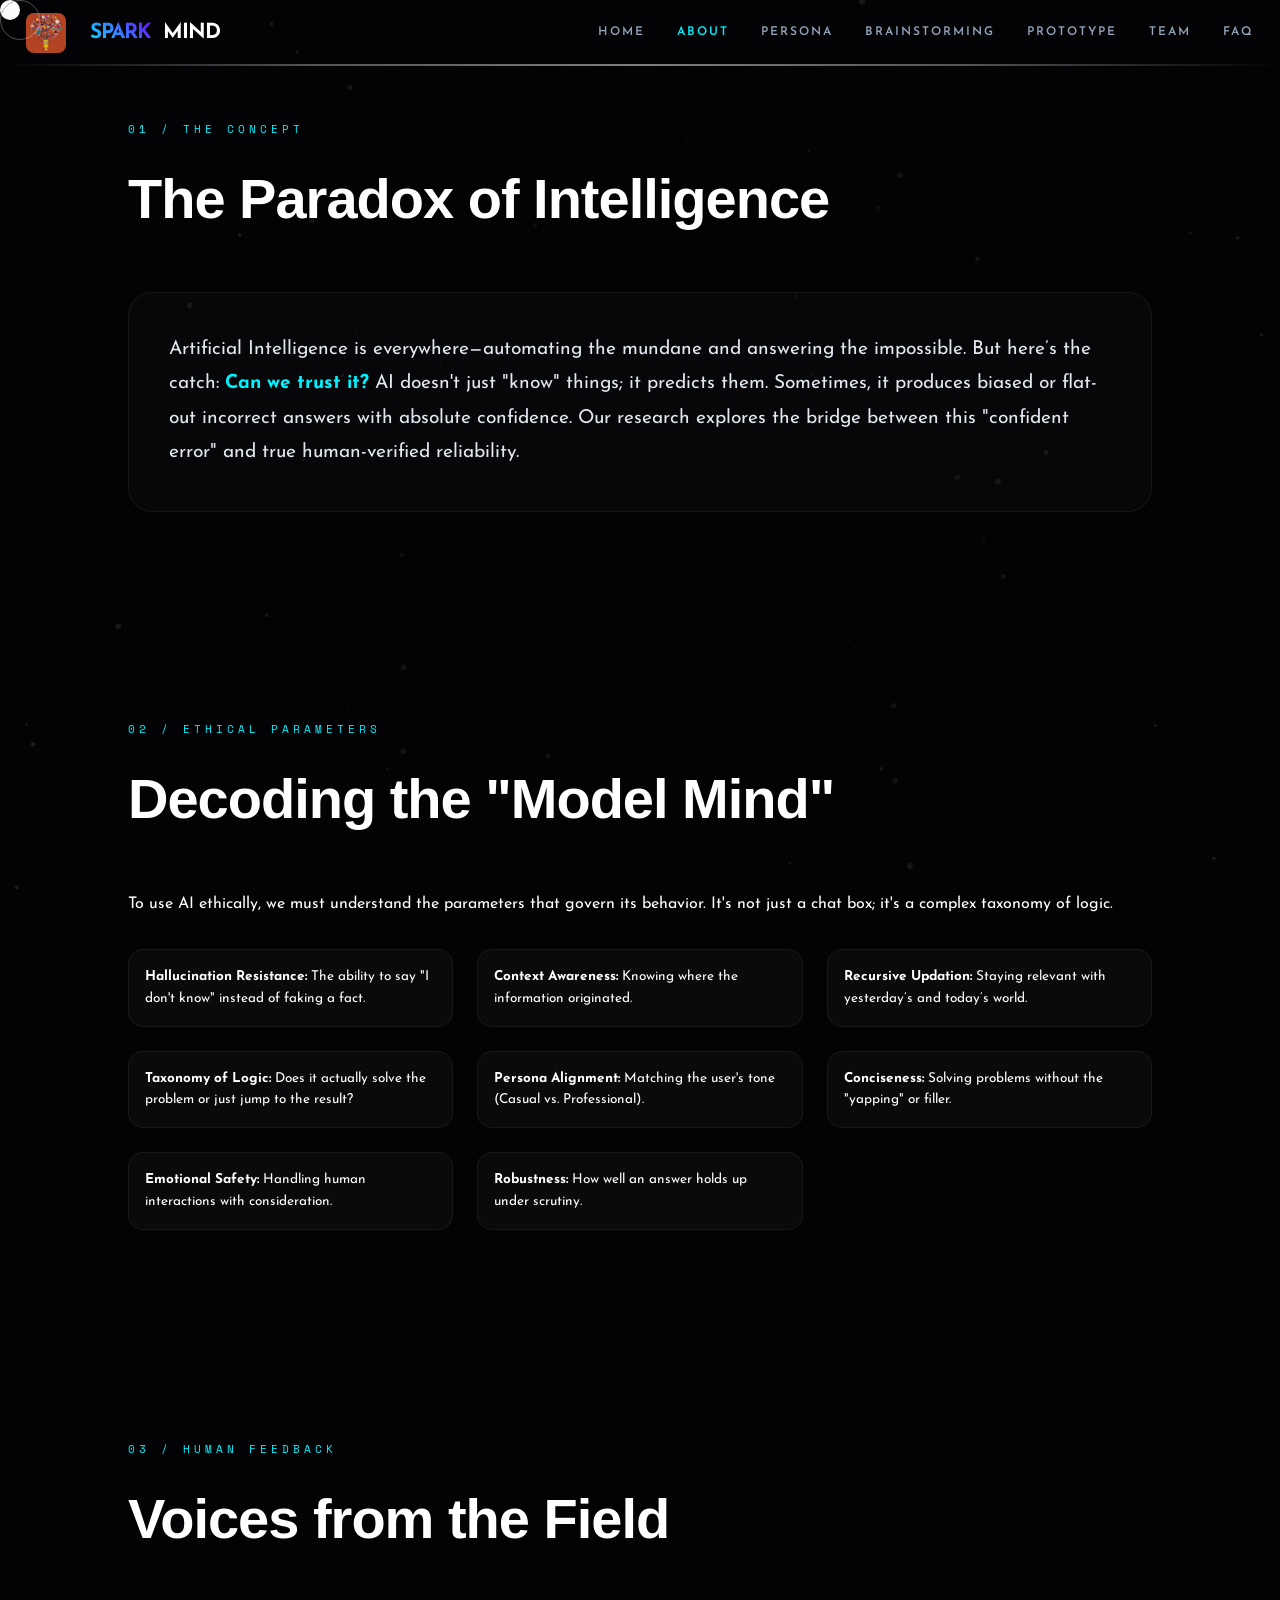
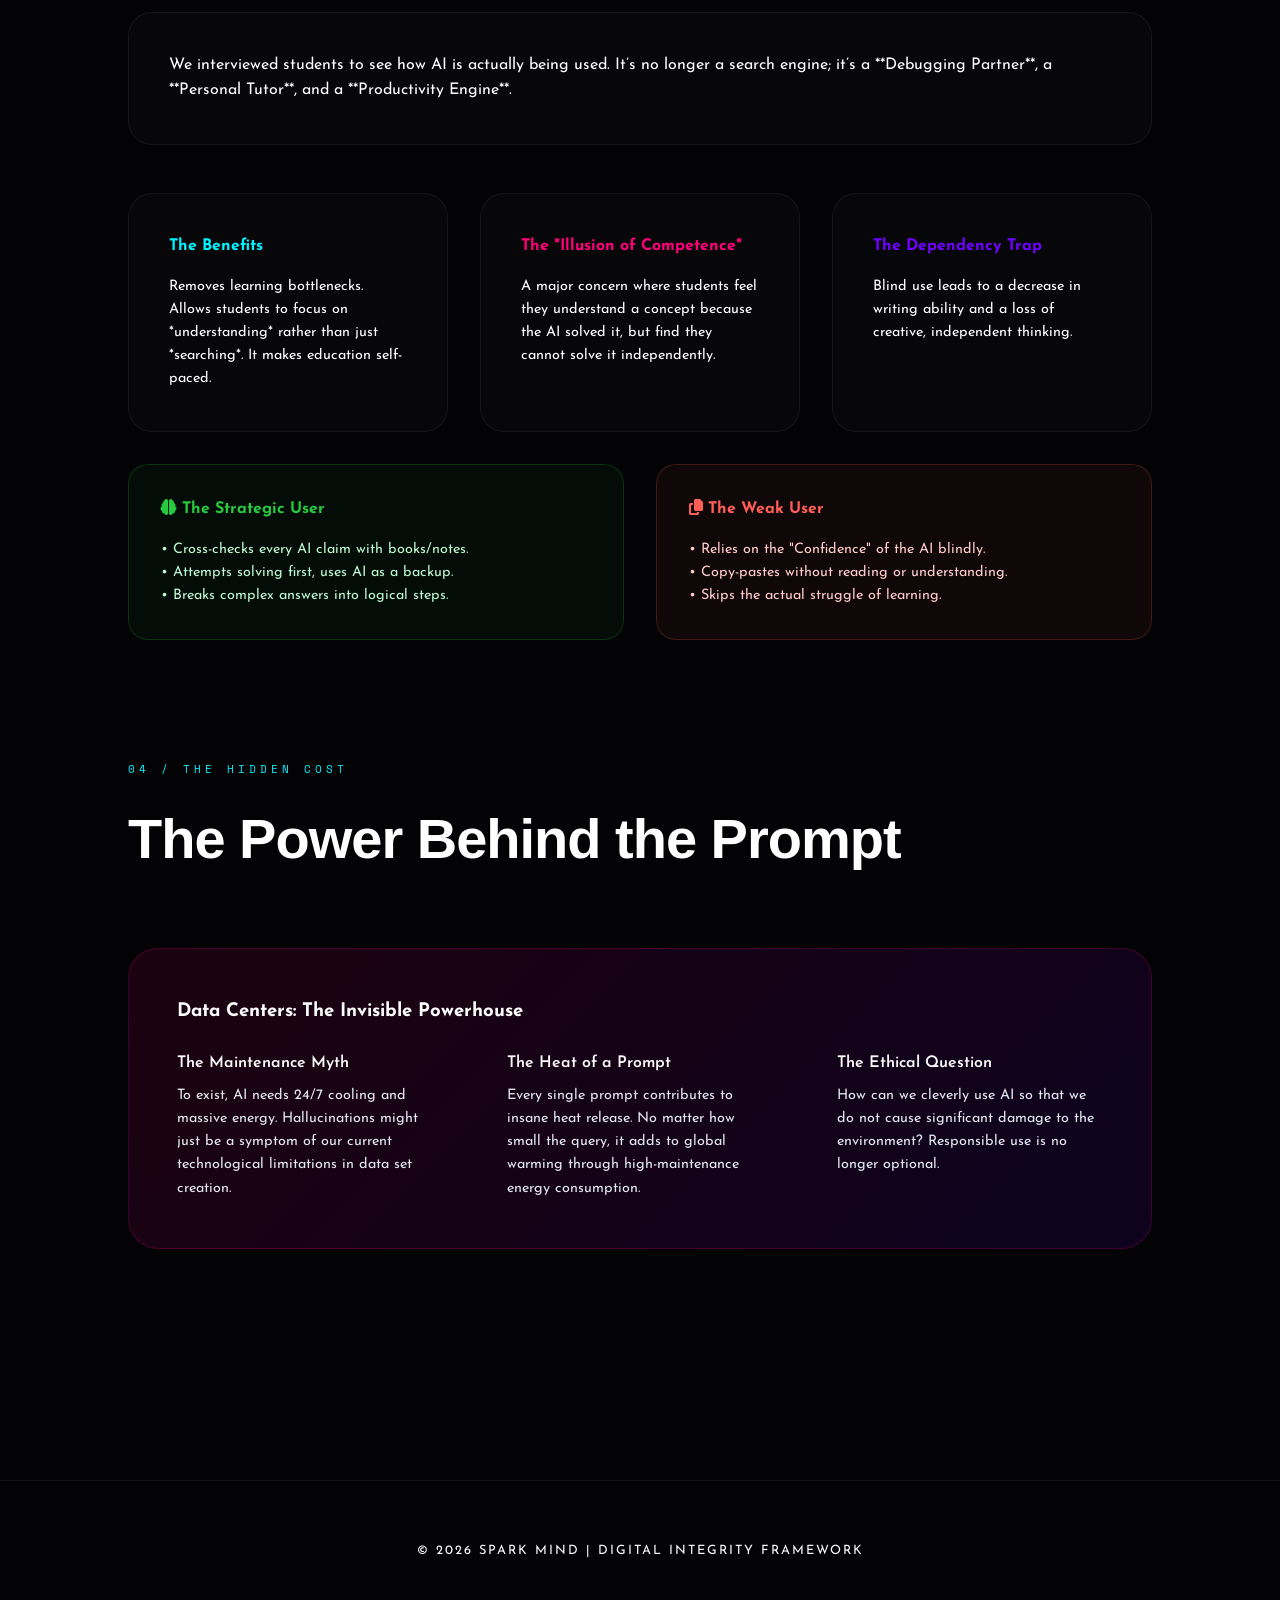
==== about.html @ 7dd92f7a "Initial commit" ====
<!DOCTYPE html>
<html lang="en">
<head>
    <meta charset="UTF-8">
    <meta name="viewport" content="width=device-width, initial-scale=1.0">
    <title>Guardian AI | About & Research</title>
    <link rel="preconnect" href="https://fonts.googleapis.com">
    <link rel="preconnect" href="https://fonts.gstatic.com" crossorigin>
    <link href="https://fonts.googleapis.com/css2?family=Josefin+Sans:wght@300;400;500;600;700&family=Space+Mono:wght@400;700&display=swap" rel="stylesheet">
    <link href="https://api.fontshare.com/v2/css?f[]=ranade@400,700,800&display=swap" rel="stylesheet">
    <link rel="stylesheet" href="https://cdnjs.cloudflare.com/ajax/libs/font-awesome/6.4.0/css/all.min.css">
    <link rel="stylesheet" href="style.css">
    <style>
        .anatomy-grid {
            display: grid;
            grid-template-columns: repeat(auto-fill, minmax(250px, 1fr));
            gap: 1.5rem;
            margin-top: 2rem;
        }
        .parameter-chip {
            background: rgba(255, 255, 255, 0.03);
            border: 1px solid var(--card-border);
            padding: 1rem;
            border-radius: 15px;
            font-size: 0.85rem;
            transition: all 0.3s;
        }
        .parameter-chip:hover {
            border-color: var(--primary);
            background: rgba(var(--primary-rgb), 0.05);
            transform: scale(1.02);
        }
        .impact-card {
            background: linear-gradient(135deg, rgba(255, 0, 122, 0.1), rgba(112, 0, 255, 0.1));
            border: 1px solid rgba(255, 0, 122, 0.2);
            padding: 3rem;
            border-radius: 30px;
            margin-top: 4rem;
        }
        .user-split {
            display: grid;
            grid-template-columns: 1fr 1fr;
            gap: 2rem;
            margin-top: 2rem;
        }
        .archetype {
            padding: 2rem;
            border-radius: 20px;
        }
        .good-user { background: rgba(39, 201, 63, 0.05); border: 1px solid rgba(39, 201, 63, 0.2); }
        .bad-user { background: rgba(255, 95, 86, 0.05); border: 1px solid rgba(255, 95, 86, 0.2); }
    </style>
</head>
<body>
    <canvas id="bg-canvas"></canvas>
    <div id="cursor"></div>
    <div id="cursor-follower"></div>

    <header id="header">
        <a href="index.html" class="logo">
            <img src="logo.jpg" alt="Spark Mind Logo" style="height: 40px; width: auto; border-radius: 8px; margin-right: 12px;">
            <span>SPARK</span> MIND
        </a>
        <nav>
            <a href="index.html">Home</a>
            <a href="about.html" class="active">About</a>
            <a href="persona.html">Persona</a>
            <a href="brainstorm.html">Brainstorming</a>
            <a href="prototype.html">Prototype</a>
            <a href="team.html">Team</a>
            <a href="faq.html">FAQ</a>
        </nav>
    </header>

    <!-- Section 1: The AI Paradox -->
    <section>
        <span class="section-tag">01 / The Concept</span>
        <h2 class="section-title">The Paradox of Intelligence</h2>
        <div class="glass-card">
            <p style="font-size: 1.2rem; line-height: 1.8; color: #e2e8f0;">
                Artificial Intelligence is everywhere—automating the mundane and answering the impossible. But here’s the catch: <span style="color: var(--primary); font-weight: 700;">Can we trust it?</span> 
                AI doesn't just "know" things; it predicts them. Sometimes, it produces biased or flat-out incorrect answers with absolute confidence. Our research explores the bridge between this "confident error" and true human-verified reliability.
            </p>
        </div>
    </section>

    <!-- Section 2: Model Anatomy -->
    <section style="padding-top: 0;">
        <span class="section-tag">02 / Ethical Parameters</span>
        <h2 class="section-title">Decoding the "Model Mind"</h2>
        <p class="text-dim">To use AI ethically, we must understand the parameters that govern its behavior. It's not just a chat box; it's a complex taxonomy of logic.</p>
        
        <div class="anatomy-grid">
            <div class="parameter-chip"><strong>Hallucination Resistance:</strong> The ability to say "I don't know" instead of faking a fact.</div>
            <div class="parameter-chip"><strong>Context Awareness:</strong> Knowing where the information originated.</div>
            <div class="parameter-chip"><strong>Recursive Updation:</strong> Staying relevant with yesterday’s and today’s world.</div>
            <div class="parameter-chip"><strong>Taxonomy of Logic:</strong> Does it actually solve the problem or just jump to the result?</div>
            <div class="parameter-chip"><strong>Persona Alignment:</strong> Matching the user's tone (Casual vs. Professional).</div>
            <div class="parameter-chip"><strong>Conciseness:</strong> Solving problems without the "yapping" or filler.</div>
            <div class="parameter-chip"><strong>Emotional Safety:</strong> Handling human interactions with consideration.</div>
            <div class="parameter-chip"><strong>Robustness:</strong> How well an answer holds up under scrutiny.</div>
        </div>
    </section>

    <!-- Section 3: Student Research -->
    <section style="padding-top: 0;">
        <span class="section-tag">03 / Human Feedback</span>
        <h2 class="section-title">Voices from the Field</h2>
        <div class="glass-card" style="margin-bottom: 3rem;">
            <p>We interviewed students to see how AI is actually being used. It’s no longer a search engine; it’s a **Debugging Partner**, a **Personal Tutor**, and a **Productivity Engine**.</p>
        </div>

        <div class="grid-3">
            <div class="glass-card">
                <h4 style="color: var(--primary); margin-bottom: 1rem;">The Benefits</h4>
                <p class="text-dim" style="font-size: 0.9rem;">Removes learning bottlenecks. Allows students to focus on *understanding* rather than just *searching*. It makes education self-paced.</p>
            </div>
            <div class="glass-card">
                <h4 style="color: var(--accent); margin-bottom: 1rem;">The "Illusion of Competence"</h4>
                <p class="text-dim" style="font-size: 0.9rem;">A major concern where students feel they understand a concept because the AI solved it, but find they cannot solve it independently.</p>
            </div>
            <div class="glass-card">
                <h4 style="color: var(--secondary); margin-bottom: 1rem;">The Dependency Trap</h4>
                <p class="text-dim" style="font-size: 0.9rem;">Blind use leads to a decrease in writing ability and a loss of creative, independent thinking.</p>
            </div>
        </div>

        <div class="user-split">
            <div class="archetype good-user">
                <h4 style="color: #27c93f; margin-bottom: 1rem;"><i class="fas fa-brain"></i> The Strategic User</h4>
                <ul style="font-size: 0.9rem; color: #bbf7d0; list-style: none;">
                    <li>• Cross-checks every AI claim with books/notes.</li>
                    <li>• Attempts solving first, uses AI as a backup.</li>
                    <li>• Breaks complex answers into logical steps.</li>
                </ul>
            </div>
            <div class="archetype bad-user">
                <h4 style="color: #ff5f56; margin-bottom: 1rem;"><i class="fas fa-copy"></i> The Weak User</h4>
                <ul style="font-size: 0.9rem; color: #fecaca; list-style: none;">
                    <li>• Relies on the "Confidence" of the AI blindly.</li>
                    <li>• Copy-pastes without reading or understanding.</li>
                    <li>• Skips the actual struggle of learning.</li>
                </ul>
            </div>
        </div>
    </section>

    <!-- Section 4: Data Centers & Environment -->
    <section style="padding-top: 0;">
        <span class="section-tag">04 / The Hidden Cost</span>
        <h2 class="section-title">The Power Behind the Prompt</h2>
        <div class="impact-card">
            <h3 style="margin-bottom: 1.5rem; color: #fff;">Data Centers: The Invisible Powerhouse</h3>
            <div class="grid-3" style="gap: 4rem;">
                <div>
                    <p style="color: #fff; font-weight: 600;">The Maintenance Myth</p>
                    <p style="font-size: 0.9rem; color: #e2e8f0; margin-top: 0.5rem;">To exist, AI needs 24/7 cooling and massive energy. Hallucinations might just be a symptom of our current technological limitations in data set creation.</p>
                </div>
                <div>
                    <p style="color: #fff; font-weight: 600;">The Heat of a Prompt</p>
                    <p style="font-size: 0.9rem; color: #e2e8f0; margin-top: 0.5rem;">Every single prompt contributes to insane heat release. No matter how small the query, it adds to global warming through high-maintenance energy consumption.</p>
                </div>
                <div>
                    <p style="color: #fff; font-weight: 600;">The Ethical Question</p>
                    <p style="font-size: 0.9rem; color: #e2e8f0; margin-top: 0.5rem;">How can we cleverly use AI so that we do not cause significant damage to the environment? Responsible use is no longer optional.</p>
                </div>
            </div>
        </div>
    </section>

    <footer>
        <p class="text-dim" style="font-size: 0.8rem; letter-spacing: 2px;">© 2026 SPARK MIND | DIGITAL INTEGRITY FRAMEWORK</p>
    </footer>

    <script src="main.js"></script>
</body>
</html>
---- style.css ----
:root {
    --primary: #00f2ff;
    --primary-rgb: 0, 242, 255;
    --secondary: #7000ff;
    --secondary-rgb: 112, 0, 255;
    --accent: #ff007a;
    --bg: #030305;
    --card-bg: rgba(255, 255, 255, 0.02);
    --card-border: rgba(255, 255, 255, 0.06);
    --text-main: #ffffff;
    --text-dim: #94a3b8;
    --ease: cubic-bezier(0.23, 1, 0.32, 1);
    --font-heading: 'Ranade', sans-serif;
    --font-body: 'Josefin Sans', sans-serif;
}

* {
    margin: 0;
    padding: 0;
    box-sizing: border-box;
    cursor: none;
}

::-webkit-scrollbar { width: 6px; }
::-webkit-scrollbar-track { background: var(--bg); }
::-webkit-scrollbar-thumb { 
    background: rgba(255,255,255,0.1); 
    border-radius: 10px;
    transition: background 0.3s;
}
::-webkit-scrollbar-thumb:hover { background: var(--primary); }

body {
    font-family: var(--font-body);
    background-color: var(--bg);
    color: var(--text-main);
    line-height: 1.6;
    overflow-x: hidden;
    -webkit-font-smoothing: antialiased;
}

/* --- Shared Components --- */
#bg-canvas {
    position: fixed;
    top: 0; left: 0;
    width: 100%; height: 100%;
    z-index: -1;
    opacity: 0.4;
}

#cursor {
    width: 20px; height: 20px;
    background: #fff;
    border-radius: 50%;
    position: fixed;
    pointer-events: none;
    z-index: 30000;
    mix-blend-mode: difference;
    transition: transform 0.2s var(--ease), opacity 0.2s var(--ease);
}

#cursor-follower {
    width: 40px; height: 40px;
    border: 1px solid rgba(255,255,255,0.3);
    border-radius: 50%;
    position: fixed;
    pointer-events: none;
    z-index: 29999;
    transition: transform 0.1s linear;
}

.cursor-hover #cursor { transform: scale(3); }
.cursor-hover #cursor-follower { opacity: 0; }

header {
    position: fixed;
    top: 0; width: 100%;
    padding: 0.8rem 2%;
    z-index: 1000;
    display: flex;
    justify-content: space-between;
    align-items: center;
    transition: all 0.4s var(--ease);
}

/* Silver Bar below Navigation */
header::after {
    content: "";
    position: absolute;
    bottom: 0; left: 0;
    width: 100%; height: 2px;
    background: linear-gradient(90deg, transparent, #8e8e93, #d1d1d6, #8e8e93, transparent);
    opacity: 0.6;
}

header.scrolled {
    padding: 0.6rem 2%;
    background: rgba(3, 3, 5, 0.7);
    backdrop-filter: blur(20px);
    border-bottom: 1px solid var(--card-border);
}

.logo {
    font-weight: 800; font-size: 1.3rem;
    letter-spacing: -1px;
    display: flex; align-items: center; gap: 12px;
    text-decoration: none; color: #fff;
}

.logo span {
    background: linear-gradient(45deg, var(--primary), var(--secondary));
    -webkit-background-clip: text;
    -webkit-text-fill-color: transparent;
}

nav { display: flex; gap: 2rem; }
nav a {
    text-decoration: none;
    color: var(--text-dim);
    font-size: 0.75rem;
    font-weight: 600;
    text-transform: uppercase;
    letter-spacing: 2px;
    transition: color 0.3s;
}
nav a:hover, nav a.active { color: var(--primary); }

section {
    padding: 120px 10%;
    max-width: 1400px;
    margin: 0 auto;
    min-height: 80vh;
}

.section-tag {
    font-family: 'Space Mono', monospace;
    font-size: 0.7rem; color: var(--primary);
    text-transform: uppercase; letter-spacing: 4px;
    margin-bottom: 1rem; display: block;
}

h2.section-title {
    font-family: var(--font-heading);
    font-size: clamp(2rem, 5vw, 3.5rem);
    font-weight: 800; margin-bottom: 3rem;
    letter-spacing: -1px;
}

.glass-card {
    background: var(--card-bg);
    border: 1px solid var(--card-border);
    border-radius: 24px;
    padding: 2.5rem;
    transition: all 0.4s var(--ease);
}

/* --- Lightbox --- */
#lightbox {
    position: fixed;
    top: 0; left: 0; width: 100%; height: 100%;
    background: rgba(3, 3, 5, 0.95);
    backdrop-filter: blur(20px);
    z-index: 10000;
    display: none;
    justify-content: center; align-items: center;
    opacity: 0; transition: opacity 0.4s var(--ease);
}
#lightbox.active { display: flex; opacity: 1; }
#lightbox img {
    max-width: 90%; max-height: 85%;
    border-radius: 20px;
    transform: scale(0.8); transition: transform 0.5s var(--ease);
}
#lightbox.active img { transform: scale(1); }
#lightbox-close {
    position: absolute; top: 40px; right: 40px;
    width: 50px; height: 50px;
    background: rgba(255,255,255,0.1); border-radius: 50%;
    display: flex; align-items: center; justify-content: center;
    color: #fff; font-size: 1.5rem; cursor: pointer;
}
.img-clickable { cursor: zoom-in !important; }

/* --- Specific Styles --- */
.hero {
    height: 100vh;
    display: flex; flex-direction: column;
    justify-content: center; align-items: center;
    text-align: center; padding: 0 10%;
}
.hero-title {
    font-family: var(--font-heading);
    font-size: clamp(3rem, 10vw, 7rem);
    font-weight: 800; line-height: 0.9;
    letter-spacing: -4px; margin-bottom: 2rem;
    background: linear-gradient(to bottom, #fff, #444);
    -webkit-background-clip: text; -webkit-text-fill-color: transparent;
}
.hero-subtitle {
    font-size: 1.2rem; color: var(--text-dim);
    max-width: 600px; margin-bottom: 3rem;
}

.personas-grid, .grid-3 {
    display: grid; grid-template-columns: repeat(3, 1fr); gap: 2rem;
}
.persona-card {
    background: rgba(255,255,255,0.01); border: 1px solid var(--card-border);
    border-radius: 24px; padding: 2rem; transition: all 0.5s var(--ease);
}
.persona-img {
    width: 100%; aspect-ratio: 1; border-radius: 16px;
    margin-bottom: 1.5rem; object-fit: cover;
    filter: grayscale(1) brightness(0.8); transition: all 0.5s var(--ease);
}
.persona-card:hover .persona-img { filter: grayscale(0) brightness(1); transform: scale(1.05); }

.viz-layout { display: grid; grid-template-columns: 1.5fr 1fr; gap: 2rem; }
.viz-box { background: #000; border: 1px solid var(--card-border); border-radius: 24px; padding: 1.5rem; }
.viz-box img { width: 100%; height: auto; border-radius: 12px; opacity: 0.7; }

/* Sandbox UI */
.sandbox-ui {
    background: #08080c; border: 1px solid var(--card-border);
    border-radius: 40px; display: grid; grid-template-columns: 400px 1fr;
    min-height: 600px;
}
.sidebar { padding: 3rem; border-right: 1px solid var(--card-border); }
.main-content { padding: 3rem; background: #040406; display: flex; flex-direction: column; gap: 2rem; }
textarea {
    width: 100%; background: transparent; border: none;
    border-bottom: 1px solid var(--card-border); color: #fff;
    font-family: inherit; font-size: 1.1rem; padding: 1rem 0;
    resize: none; outline: none; margin-bottom: 2rem;
}
.toggle-btn {
    display: flex; justify-content: space-between; align-items: center;
    padding: 1rem 1.5rem; background: rgba(255,255,255,0.03);
    border: 1px solid var(--card-border); border-radius: 12px;
    margin-bottom: 1rem; cursor: pointer;
}
.toggle-btn.active { border-color: var(--primary); background: rgba(var(--primary-rgb), 0.05); }
.btn-execute {
    background: #fff; color: #000; border: none; width: 100%;
    padding: 1.2rem; border-radius: 14px; font-weight: 800;
    text-transform: uppercase; cursor: pointer;
}
.typing-text { font-family: 'Space Mono', monospace; color: #e2e8f0; white-space: pre-wrap; }
.alert-pill {
    padding: 0.6rem 1rem; border-radius: 100px; font-size: 0.75rem;
    display: inline-flex; align-items: center; gap: 8px; opacity: 0;
}
.alert-pill.show { opacity: 1; }
.warning { background: rgba(255, 171, 0, 0.1); color: #ffab00; border: 1px solid rgba(255, 171, 0, 0.2); }
.info { background: rgba(0, 242, 255, 0.1); color: var(--primary); border: 1px solid rgba(0, 242, 255, 0.2); }

/* FAQ */
.faq-item { margin-bottom: 1.5rem; }
.faq-question {
    font-weight: 700; color: var(--primary); margin-bottom: 0.5rem;
    font-size: 1.1rem;
}
.faq-answer { color: var(--text-dim); line-height: 1.5; }

footer { padding: 60px 10%; text-align: center; border-top: 1px solid var(--card-border); }

@media (max-width: 1024px) {
    .personas-grid, .grid-3, .viz-layout, .sandbox-ui { grid-template-columns: 1fr; }
    .sidebar { border-right: none; border-bottom: 1px solid var(--card-border); }
}
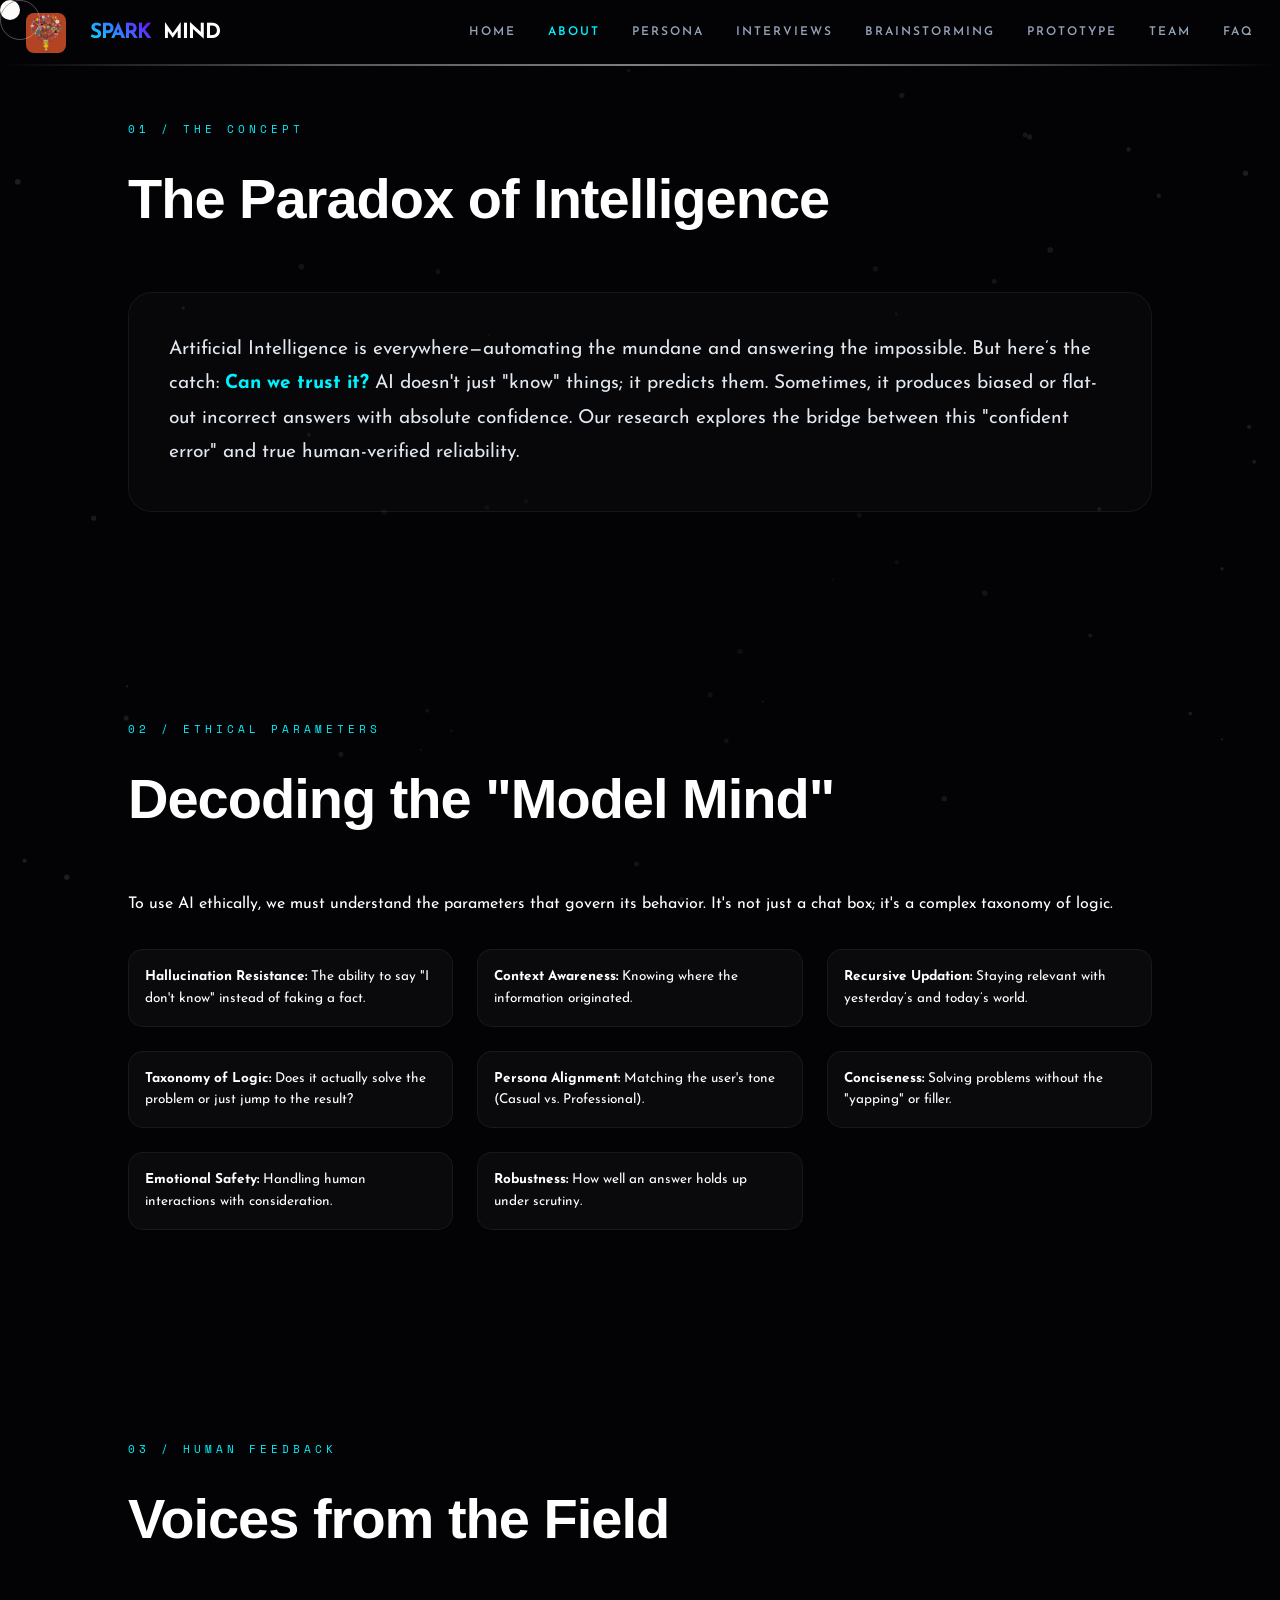
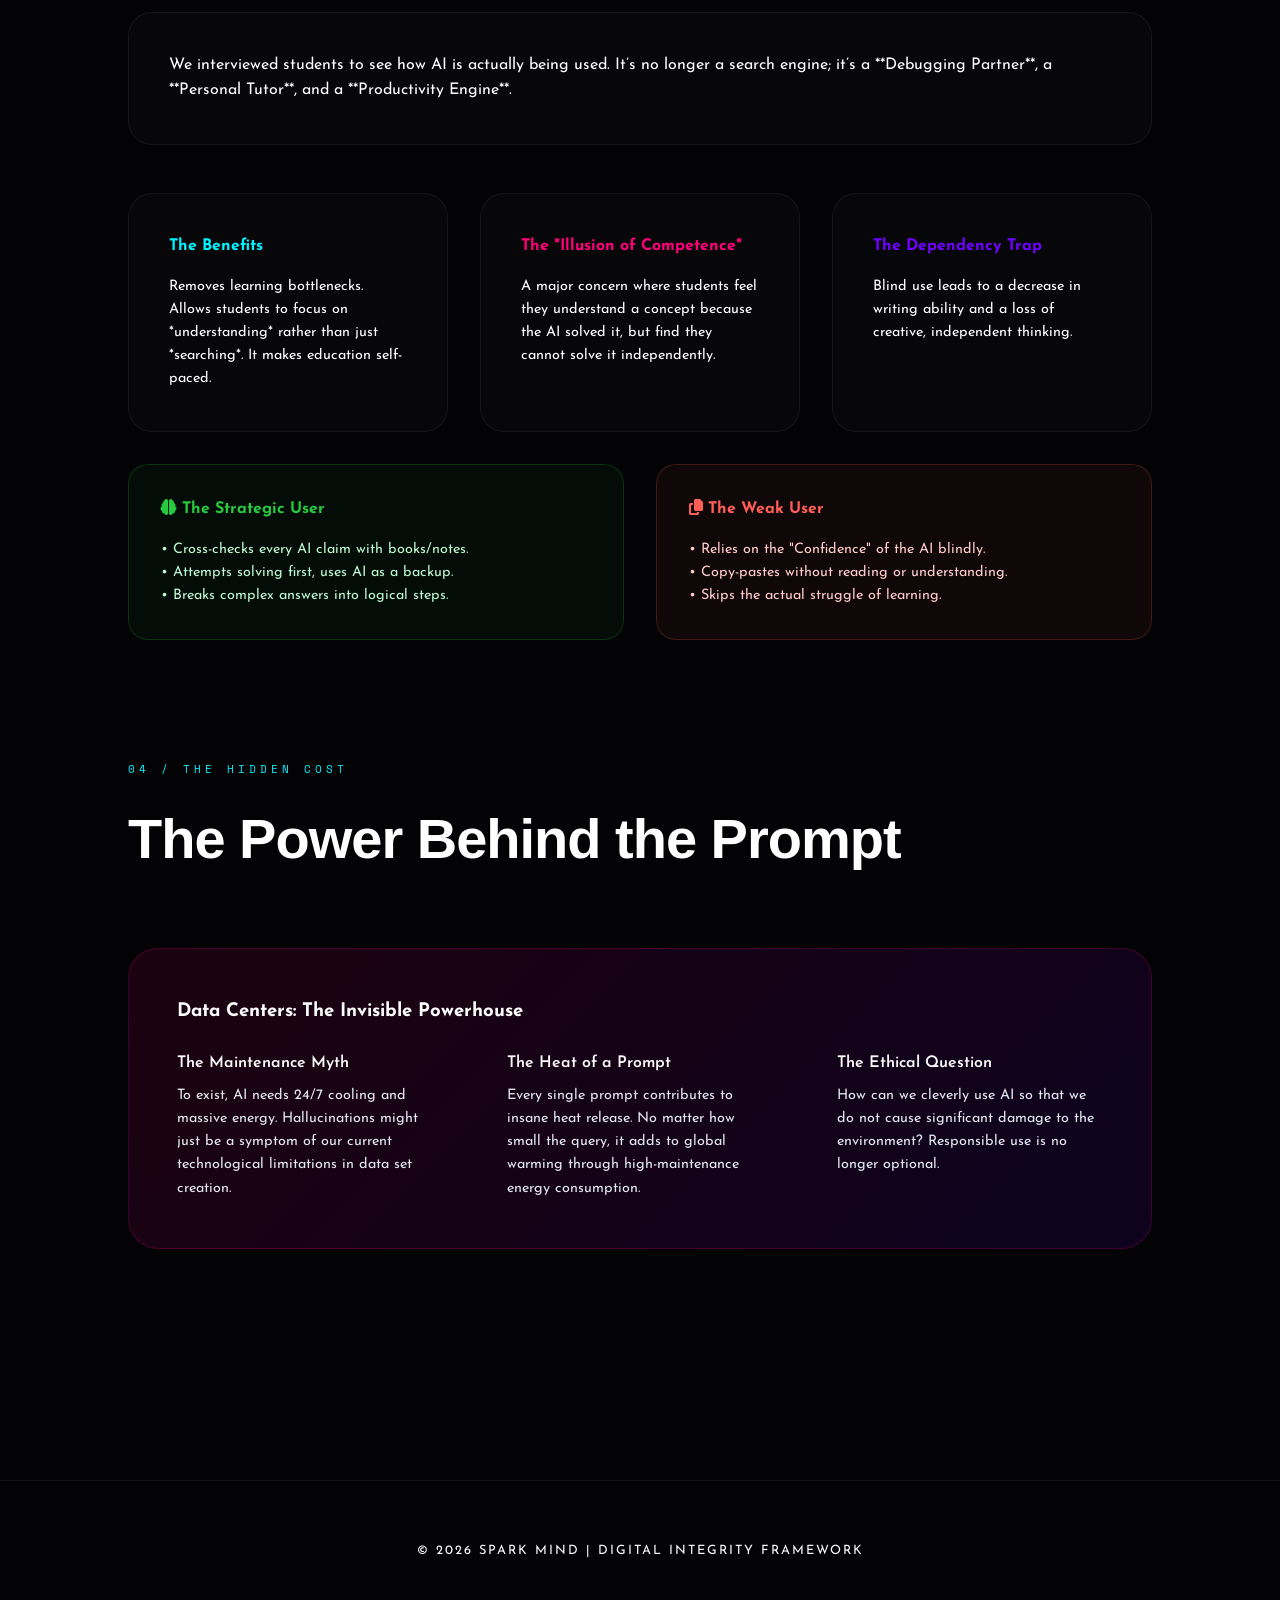
==== commit b6482b10: "Added interviews" ====
--- a/about.html
+++ b/about.html
@@ -65,6 +65,7 @@
             <a href="index.html">Home</a>
             <a href="about.html" class="active">About</a>
             <a href="persona.html">Persona</a>
+            <a href="interviews.html">Interviews</a>
             <a href="brainstorm.html">Brainstorming</a>
             <a href="prototype.html">Prototype</a>
             <a href="team.html">Team</a>
--- a/style.css
+++ b/style.css
@@ -268,3 +268,192 @@
     .personas-grid, .grid-3, .viz-layout, .sandbox-ui { grid-template-columns: 1fr; }
     .sidebar { border-right: none; border-bottom: 1px solid var(--card-border); }
 }
+
+/* --- Custom Audio Player Styles --- */
+.interviews-grid {
+    display: grid;
+    grid-template-columns: repeat(auto-fit, minmax(320px, 1fr));
+    gap: 2.5rem;
+    margin-top: 2rem;
+}
+
+.interview-card {
+    background: rgba(255, 255, 255, 0.01);
+    border: 1px solid var(--card-border);
+    border-radius: 24px;
+    padding: 2.5rem;
+    position: relative;
+    overflow: hidden;
+    transition: all 0.4s var(--ease);
+}
+
+.interview-card::before {
+    content: '';
+    position: absolute;
+    top: 0; left: 0; width: 100%; height: 100%;
+    background: radial-gradient(circle at top right, rgba(var(--primary-rgb), 0.03), transparent 60%);
+    pointer-events: none;
+}
+
+.interview-card:hover {
+    transform: translateY(-5px);
+    border-color: rgba(var(--primary-rgb), 0.3);
+    box-shadow: 0 12px 40px rgba(0, 242, 255, 0.03);
+}
+
+.interview-card-header {
+    display: flex;
+    align-items: center;
+    gap: 1.2rem;
+    margin-bottom: 1.5rem;
+}
+
+.interview-card-header i {
+    font-size: 2rem;
+    background: linear-gradient(45deg, var(--primary), var(--secondary));
+    -webkit-background-clip: text;
+    -webkit-text-fill-color: transparent;
+}
+
+.interview-card-title {
+    font-family: var(--font-heading);
+    font-size: 1.4rem;
+    font-weight: 700;
+    color: var(--text-main);
+}
+
+.interview-card-subtitle {
+    font-size: 0.8rem;
+    color: var(--text-dim);
+    font-family: 'Space Mono', monospace;
+    letter-spacing: 1px;
+}
+
+.audio-player-container {
+    background: rgba(0, 0, 0, 0.2);
+    border: 1px solid rgba(255, 255, 255, 0.03);
+    border-radius: 16px;
+    padding: 1.5rem;
+    display: flex;
+    flex-direction: column;
+    gap: 1rem;
+}
+
+.audio-controls-row {
+    display: flex;
+    align-items: center;
+    gap: 1rem;
+}
+
+.play-pause-btn {
+    width: 58px;
+    height: 40px;
+    border-radius: 12px;
+    background: #ffffff;
+    color: #030305;
+    border: none;
+    display: flex;
+    align-items: center;
+    justify-content: center;
+    font-size: 1rem;
+    cursor: pointer;
+    transition: all 0.3s var(--ease);
+    box-shadow: 0 4px 15px rgba(255, 255, 255, 0.1);
+}
+
+.play-pause-btn:hover {
+    background: #e2e8f0;
+    transform: scale(1.08);
+    box-shadow: 0 0 20px rgba(var(--primary-rgb), 0.5);
+}
+
+.play-pause-btn i.fa-play {
+    margin-left: 2px;
+}
+
+.time-tracker-container {
+    flex-grow: 1;
+    display: flex;
+    align-items: center;
+    gap: 0.8rem;
+}
+
+.time-display {
+    font-family: 'Space Mono', monospace;
+    font-size: 0.8rem;
+    color: var(--text-dim);
+    min-width: 45px;
+    text-align: center;
+}
+
+/* Custom Styled Input Range Slider */
+input[type="range"].audio-slider {
+    -webkit-appearance: none;
+    width: 100%;
+    height: 4px;
+    background: rgba(255, 255, 255, 0.1);
+    border-radius: 2px;
+    outline: none;
+    cursor: pointer;
+    transition: background 0.3s;
+}
+
+input[type="range"].audio-slider:hover {
+    background: rgba(255, 255, 255, 0.2);
+}
+
+/* Webkit browser thumb */
+input[type="range"].audio-slider::-webkit-slider-thumb {
+    -webkit-appearance: none;
+    width: 12px;
+    height: 12px;
+    border-radius: 50%;
+    background: var(--primary);
+    box-shadow: 0 0 10px var(--primary);
+    cursor: pointer;
+    transition: transform 0.1s;
+}
+
+input[type="range"].audio-slider::-webkit-slider-thumb:hover {
+    transform: scale(1.3);
+}
+
+/* Mozilla browser thumb */
+input[type="range"].audio-slider::-moz-range-thumb {
+    width: 12px;
+    height: 12px;
+    border-radius: 50%;
+    background: var(--primary);
+    box-shadow: 0 0 10px var(--primary);
+    border: none;
+    cursor: pointer;
+    transition: transform 0.1s;
+}
+
+input[type="range"].audio-slider::-moz-range-thumb:hover {
+    transform: scale(1.3);
+}
+
+.volume-container {
+    display: flex;
+    align-items: center;
+    gap: 0.5rem;
+}
+
+.volume-btn {
+    background: transparent;
+    border: none;
+    color: var(--text-dim);
+    font-size: 0.95rem;
+    cursor: pointer;
+    width: 24px;
+    transition: color 0.3s;
+}
+
+.volume-btn:hover {
+    color: var(--primary);
+}
+
+.volume-slider {
+    width: 60px !important;
+}
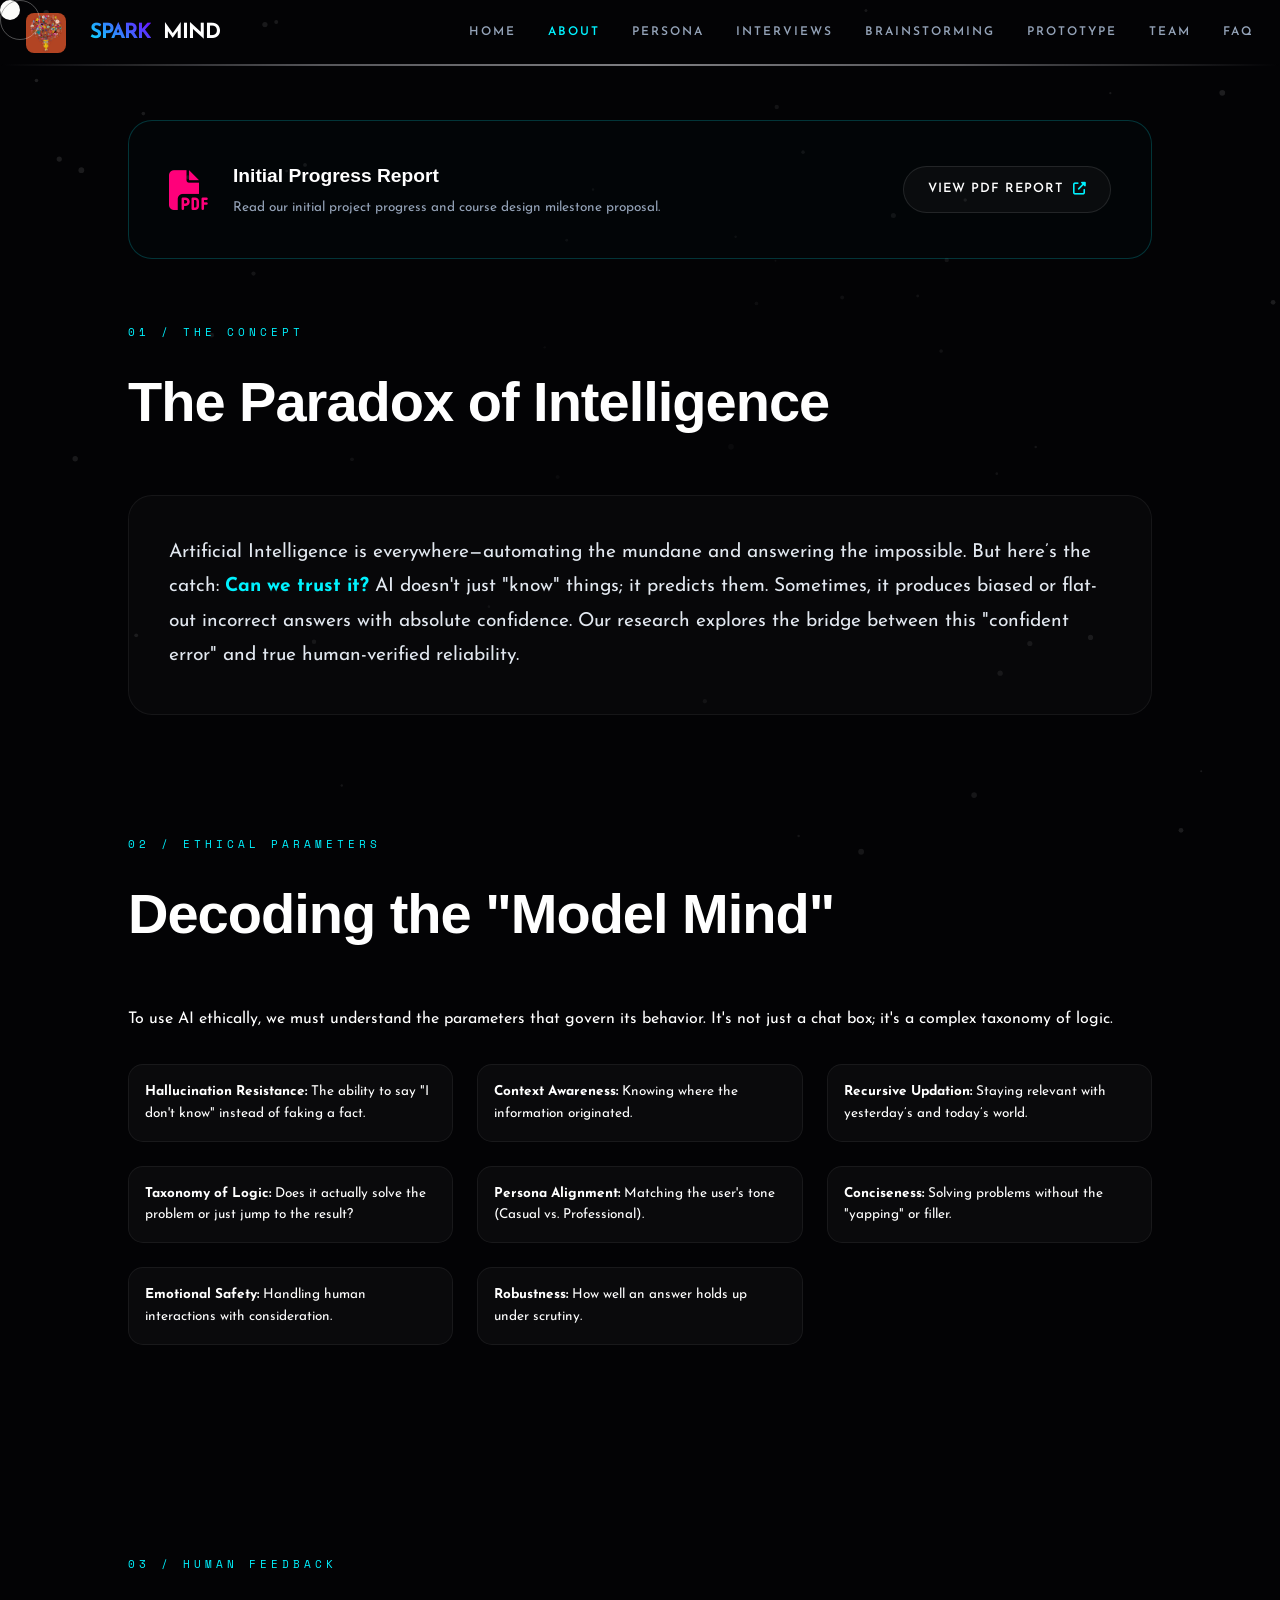
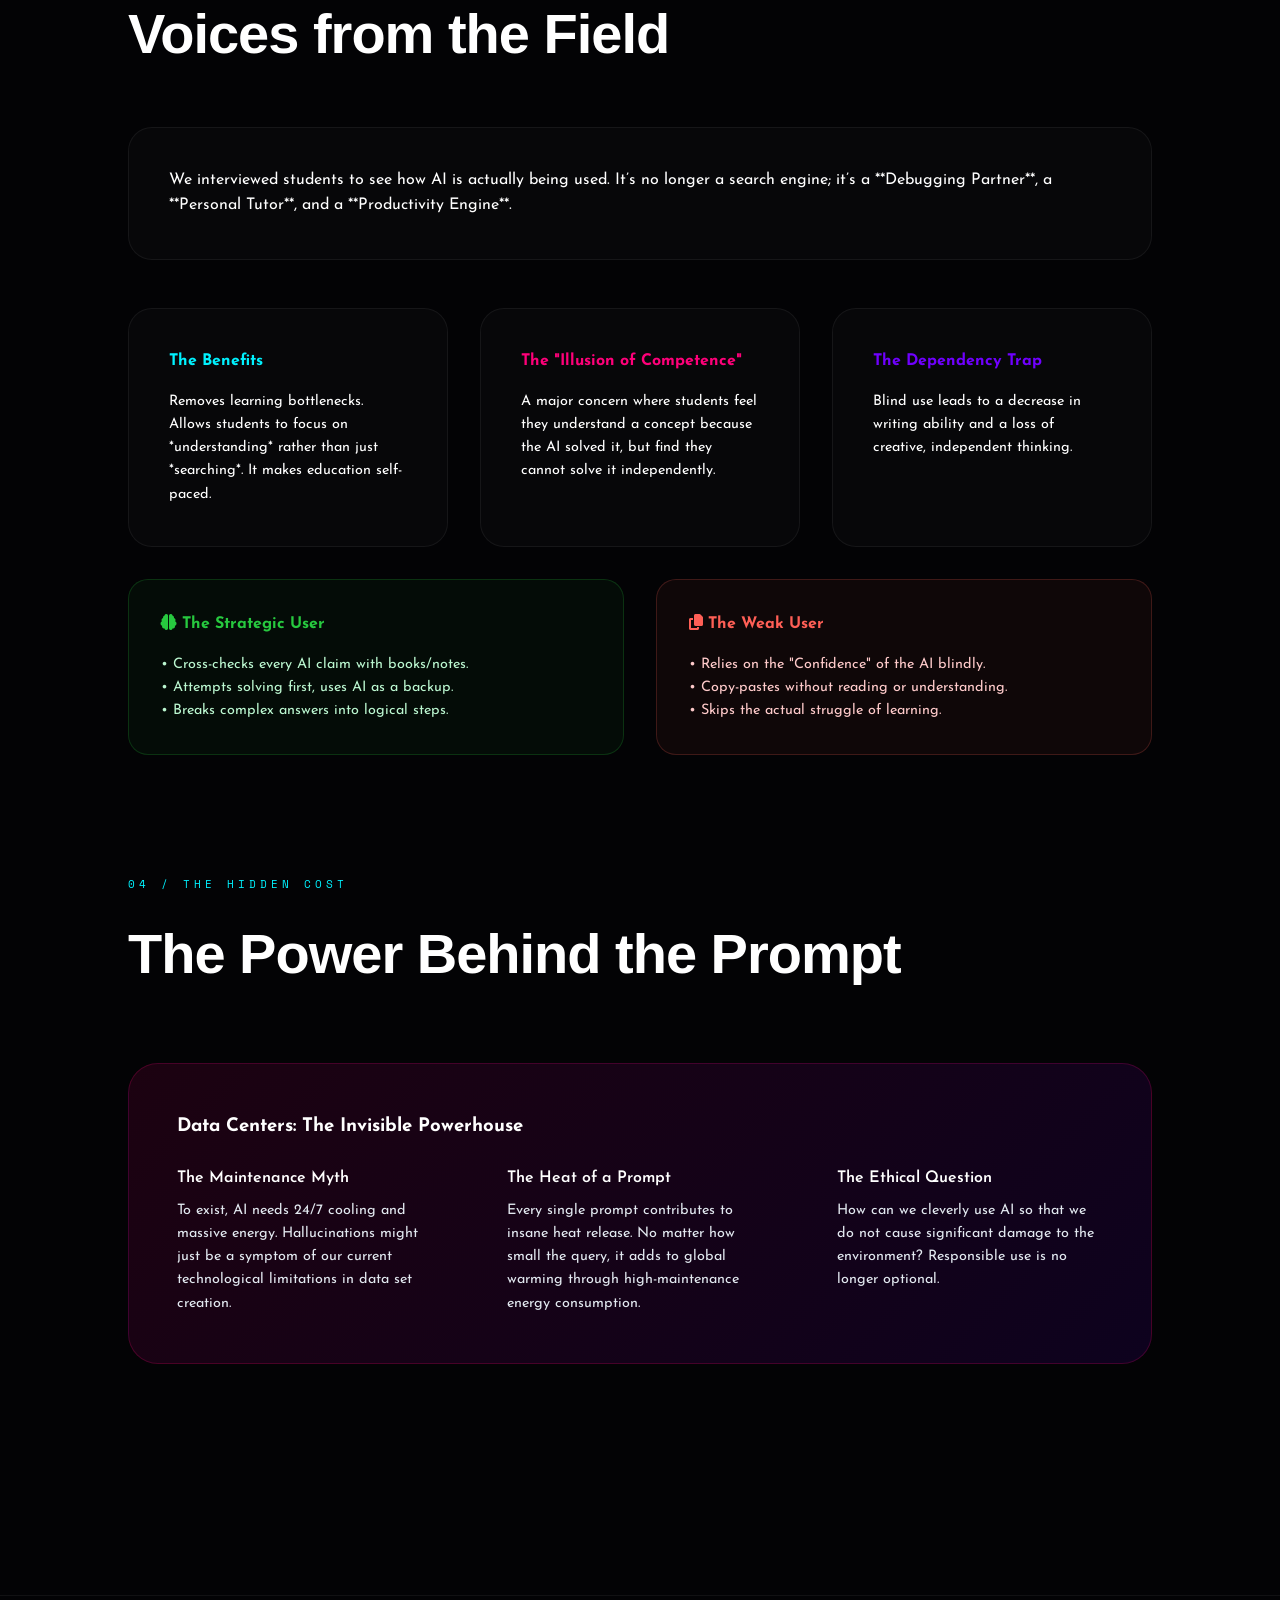
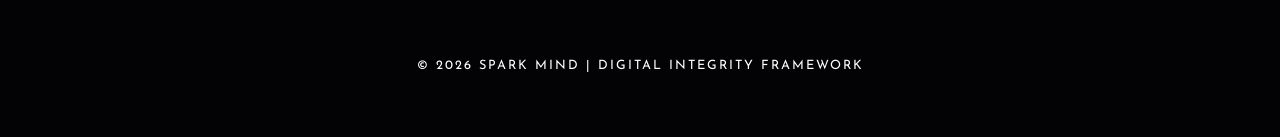
==== commit c52a82e7: "Added initial material" ====
--- a/about.html
+++ b/about.html
@@ -75,6 +75,21 @@
 
     <!-- Section 1: The AI Paradox -->
     <section>
+        <!-- PDF Progress Report Banner -->
+        <div class="glass-card" style="display: flex; justify-content: space-between; align-items: center; gap: 2rem; margin-bottom: 4rem; border: 1px solid rgba(var(--primary-rgb), 0.2); background: rgba(var(--primary-rgb), 0.01); flex-wrap: wrap;">
+            <div style="display: flex; align-items: center; gap: 1.5rem; min-width: 280px;">
+                <i class="fas fa-file-pdf" style="font-size: 2.5rem; color: var(--accent);"></i>
+                <div>
+                    <h3 style="margin-bottom: 0.3rem; color: #fff; font-family: var(--font-heading); font-size: 1.2rem;">Initial Progress Report</h3>
+                    <p style="font-size: 0.85rem; color: var(--text-dim); margin: 0;">Read our initial project progress and course design milestone proposal.</p>
+                </div>
+            </div>
+            <a href="initial_progress.pdf" target="_blank" class="glass-card" style="display: flex; align-items: center; gap: 10px; padding: 12px 24px; text-decoration: none; border-color: rgba(255,255,255,0.1); background: rgba(255,255,255,0.03); transition: 0.3s; margin: 0; white-space: nowrap;">
+                <span style="color: var(--text-main); font-weight: 600; font-size: 0.8rem; letter-spacing: 1px;">VIEW PDF REPORT</span>
+                <i class="fas fa-external-link-alt" style="color: var(--primary); font-size: 0.8rem;"></i>
+            </a>
+        </div>
+
         <span class="section-tag">01 / The Concept</span>
         <h2 class="section-title">The Paradox of Intelligence</h2>
         <div class="glass-card">
